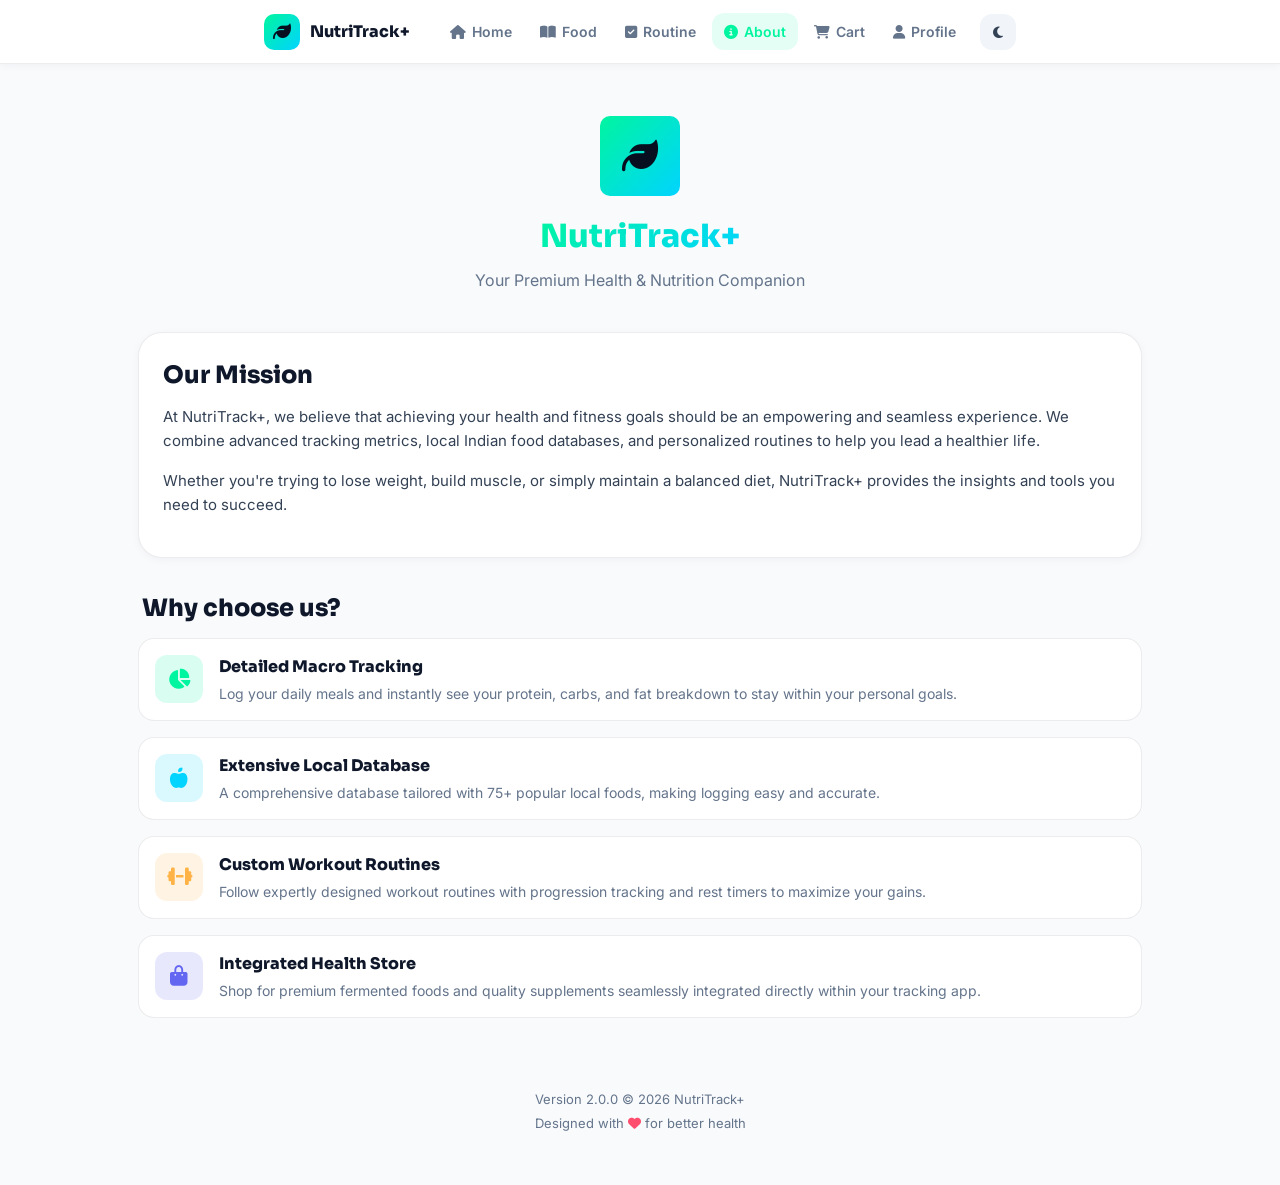
==== about.html @ cf73667f "feat: Add About page, merge Store into Food tabs, profile photo/name edit, responsive layout fix, au" ====
<!DOCTYPE html>
<html lang="en">
<head>
  <meta charset="UTF-8">
  <meta name="viewport" content="width=device-width, initial-scale=1.0">
  <title>About — NutriTrack+</title>
  
  <link rel="stylesheet" href="https://cdnjs.cloudflare.com/ajax/libs/font-awesome/6.4.0/css/all.min.css">
  <link rel="stylesheet" href="css/style.css">
  
  <style>
    .about-section { margin-bottom: 32px; }
    .about-title { font-size: 24px; font-weight: 900; margin-bottom: 12px; color: var(--text); }
    .about-text { font-size: 15px; line-height: 1.6; color: var(--text2); margin-bottom: 16px; }
    .feature-list { display: flex; flex-direction: column; gap: 16px; }
    .feature-item { display: flex; align-items: flex-start; gap: 16px; background: var(--bg2); padding: 16px; border-radius: var(--r-lg); border: 1px solid var(--border); transition: transform 0.2s, box-shadow 0.2s; }
    .feature-item:hover { transform: translateY(-2px); box-shadow: var(--shadow); border-color: var(--primary); }
    .feature-icon { width: 48px; height: 48px; border-radius: 12px; background: rgba(0, 245, 160, 0.15); color: var(--primary); display: flex; align-items: center; justify-content: center; font-size: 20px; flex-shrink: 0; }
    .feature-content h4 { font-size: 16px; font-weight: 800; margin-bottom: 4px; color: var(--text); }
    .feature-content p { font-size: 14px; color: var(--text3); line-height: 1.5; }
  </style>
</head>
<body>

  <!-- Top Nav -->
  <nav class="navbar">
    <div class="container" style="max-width: 800px;">
      <div class="logo">
        <div class="logo-icon"><i class="fas fa-leaf"></i></div>
        <span class="logo-text" style="font-size: 16px;">NutriTrack+</span>
      </div>
      <div class="nav-links">
        <a href="dashboard.html"><i class="fas fa-home"></i><span class="nav-text">Home</span></a>
        <a href="food.html"><i class="fas fa-book-open"></i><span class="nav-text">Food</span></a>
        <a href="routine.html"><i class="fas fa-check-square"></i><span class="nav-text">Routine</span></a>
        <a href="about.html" class="active"><i class="fas fa-info-circle"></i><span class="nav-text">About</span></a>
        <a href="cart.html"><i class="fas fa-shopping-cart"></i><span class="nav-text">Cart</span></a>
        <a href="profile.html"><i class="fas fa-user"></i><span class="nav-text">Profile</span></a>
        <button class="theme-toggle" style="width: 36px; height: 36px; border-radius: 12px; background: var(--surface); color: var(--text2); margin-left: 8px;"><i class="theme-icon fas fa-moon"></i></button>
      </div>
    </div>
  </nav>

  <main class="app-container">
    <header class="page-header" style="text-align: center; margin-bottom: 40px; margin-top: 20px; display: flex; flex-direction: column; align-items: center;">
      <div class="logo-icon" style="width: 80px; height: 80px; font-size: 36px; margin: 0 auto 16px; display: flex; align-items: center; justify-content: center;">
        <i class="fas fa-leaf"></i>
      </div>
      <h1 style="font-size: 32px; font-weight: 900; background: linear-gradient(135deg, var(--primary), var(--primary2)); -webkit-background-clip: text; -webkit-text-fill-color: transparent;">NutriTrack+</h1>
      <p style="font-size: 16px; color: var(--text3); margin-top: 8px;">Your Premium Health & Nutrition Companion</p>
    </header>

    <div class="card about-section">
      <h2 class="about-title">Our Mission</h2>
      <p class="about-text">At NutriTrack+, we believe that achieving your health and fitness goals should be an empowering and seamless experience. We combine advanced tracking metrics, local Indian food databases, and personalized routines to help you lead a healthier life.</p>
      <p class="about-text">Whether you're trying to lose weight, build muscle, or simply maintain a balanced diet, NutriTrack+ provides the insights and tools you need to succeed.</p>
    </div>

    <div class="about-section">
      <h2 class="about-title" style="margin-left: 4px;">Why choose us?</h2>
      <div class="feature-list">
        <div class="feature-item">
          <div class="feature-icon" style="background: rgba(0, 245, 160, 0.15); color: #00F5A0;"><i class="fas fa-chart-pie"></i></div>
          <div class="feature-content">
            <h4>Detailed Macro Tracking</h4>
            <p>Log your daily meals and instantly see your protein, carbs, and fat breakdown to stay within your personal goals.</p>
          </div>
        </div>
        
        <div class="feature-item">
          <div class="feature-icon" style="background: rgba(0, 212, 255, 0.15); color: #00D4FF;"><i class="fas fa-apple-alt"></i></div>
          <div class="feature-content">
            <h4>Extensive Local Database</h4>
            <p>A comprehensive database tailored with 75+ popular local foods, making logging easy and accurate.</p>
          </div>
        </div>
        
        <div class="feature-item">
          <div class="feature-icon" style="background: rgba(255, 179, 71, 0.15); color: #FFB347;"><i class="fas fa-dumbbell"></i></div>
          <div class="feature-content">
            <h4>Custom Workout Routines</h4>
            <p>Follow expertly designed workout routines with progression tracking and rest timers to maximize your gains.</p>
          </div>
        </div>
        
        <div class="feature-item">
          <div class="feature-icon" style="background: rgba(99, 102, 241, 0.15); color: #6366F1;"><i class="fas fa-shopping-bag"></i></div>
          <div class="feature-content">
            <h4>Integrated Health Store</h4>
            <p>Shop for premium fermented foods and quality supplements seamlessly integrated directly within your tracking app.</p>
          </div>
        </div>
      </div>
    </div>
    
    <div style="text-align: center; padding: 40px 0 20px 0; color: var(--text3); font-size: 13px;">
      <p>Version 2.0.0 &copy; 2026 NutriTrack+</p>
      <p style="margin-top: 4px;">Designed with <i class="fas fa-heart" style="color: var(--danger);"></i> for better health</p>
    </div>

  </main>

  <script src="js/local-db.js"></script>
  <script src="js/script.js"></script>
</body>
</html>
---- css/style.css ----
/* css/style.css */
@import url('https://fonts.googleapis.com/css2?family=Inter:wght@400;500;600;700&family=Sora:wght@600;700;800;900&display=swap');

:root {
  /* Colors */
  --primary: #00F5A0;
  --primary2: #00D4FF;
  --secondary: #6366F1;
  --warning: #FFB347;
  --danger: #FF4D6D;
  
  /* Light Theme */
  --bg: #F8FAFC;
  --bg2: #FFFFFF;
  --surface: #F1F5F9;
  --surface2: #E2E8F0;
  --text: #0F172A;
  --text2: #334155;
  --text3: #64748B;
  --border: rgba(15, 23, 42, 0.08);
  --border-strong: rgba(15, 23, 42, 0.15);
  --shadow-sm: 0 2px 8px rgba(15, 23, 42, 0.04);
  --shadow: 0 8px 24px rgba(15, 23, 42, 0.06);
  --primary-glow: rgba(0, 245, 160, 0.25);
  
  /* Typography */
  --font-body: 'Inter', sans-serif;
  --font-heading: 'Sora', sans-serif;
  
  /* Radii */
  --r-sm: 8px;
  --r-md: 12px;
  --r-lg: 16px;
  --r-xl: 24px;
  --r-pill: 9999px;
  
  /* Layout */
  --bnav-h: 70px;
  --nav-h: 64px;
  --content-max: 900px;
}

html.dark {
  --bg: #070E1F;
  --bg2: #0F172A;
  --surface: rgba(255, 255, 255, 0.04);
  --surface2: rgba(255, 255, 255, 0.08);
  --text: #F8FAFC;
  --text2: #CBD5E1;
  --text3: #64748B;
  --border: rgba(255, 255, 255, 0.08);
  --border-strong: rgba(255, 255, 255, 0.15);
  --shadow-sm: 0 4px 12px rgba(0, 0, 0, 0.3);
  --shadow: 0 12px 32px rgba(0, 0, 0, 0.4);
}

/* ── Reset & Base ── */
*, *::before, *::after { box-sizing: border-box; margin: 0; padding: 0; }
html { scroll-behavior: smooth; }
body {
  font-family: var(--font-body);
  background-color: var(--bg);
  color: var(--text);
  line-height: 1.5;
  -webkit-font-smoothing: antialiased;
  transition: background-color 0.3s ease, color 0.3s ease;
  min-height: 100vh;
  overflow-x: hidden;
}
h1, h2, h3, h4, h5, h6 { font-family: var(--font-heading); color: var(--text); }
a { text-decoration: none; color: inherit; }
button { font-family: inherit; cursor: pointer; border: none; background: none; }
img { max-width: 100%; display: block; }
input, select, textarea { font-family: inherit; }

/* ── Utilities ── */
.text-gradient {
  background: linear-gradient(135deg, var(--primary), var(--primary2));
  -webkit-background-clip: text;
  -webkit-text-fill-color: transparent;
  background-clip: text;
}
.hide { display: none !important; }

/* ── NAVBAR ── */
.navbar {
  position: sticky;
  top: 0;
  z-index: 100;
  background: var(--bg2);
  backdrop-filter: blur(16px);
  -webkit-backdrop-filter: blur(16px);
  border-bottom: 1px solid var(--border);
  height: var(--nav-h);
  display: flex;
  align-items: center;
  box-shadow: var(--shadow-sm);
}

.navbar .container {
  display: flex;
  justify-content: space-between;
  align-items: center;
  width: 100%;
  max-width: 1280px;
  margin: 0 auto;
  padding: 0 24px;
}

.logo {
  display: flex;
  align-items: center;
  gap: 10px;
  font-family: var(--font-heading);
  font-weight: 800;
  font-size: 20px;
  white-space: nowrap;
}

.logo-icon {
  width: 36px;
  height: 36px;
  background: linear-gradient(135deg, var(--primary), var(--primary2));
  border-radius: 10px;
  display: flex;
  align-items: center;
  justify-content: center;
  color: #070E1F;
  font-size: 18px;
  flex-shrink: 0;
}

.nav-links {
  display: flex;
  gap: 4px;
  align-items: center;
}

.nav-links a {
  font-size: 14px;
  font-weight: 600;
  color: var(--text3);
  transition: color 0.2s, background 0.2s;
  display: flex;
  align-items: center;
  gap: 6px;
  padding: 8px 12px;
  border-radius: var(--r-md);
  white-space: nowrap;
}

.nav-links a:hover {
  color: var(--primary);
  background: rgba(0, 245, 160, 0.06);
}

.nav-links a.active {
  color: var(--primary);
  background: rgba(0, 245, 160, 0.1);
}

/* ── MAIN CONTENT LAYOUT ── */
.app-container {
  max-width: var(--content-max);
  margin: 0 auto;
  padding: 24px 20px;
  min-height: calc(100vh - var(--nav-h));
  position: relative;
}

.container {
  max-width: 1280px;
  margin: 0 auto;
  padding: 0 24px;
}

/* ── PAGE HEADER ── */
.page-header {
  display: flex;
  justify-content: space-between;
  align-items: flex-start;
  margin-bottom: 24px;
}
.page-header h1 { font-size: 28px; font-weight: 900; }
.page-header p { font-size: 14px; color: var(--text3); margin-top: 4px; }

/* Bottom Nav - hidden */
.bottom-nav { display: none !important; }

/* ── CARD ── */
.card {
  background: var(--bg2);
  border: 1px solid var(--border);
  border-radius: var(--r-xl);
  padding: 20px;
  box-shadow: var(--shadow-sm);
  position: relative;
  margin-bottom: 16px;
  transition: box-shadow 0.2s, border-color 0.2s;
}
.card:hover {
  box-shadow: var(--shadow);
  border-color: var(--border-strong);
}
.card-title {
  font-size: 13px;
  font-weight: 700;
  color: var(--text2);
  text-transform: uppercase;
  letter-spacing: 0.06em;
  margin-bottom: 16px;
}

/* ── BUTTONS ── */
.btn {
  display: inline-flex;
  align-items: center;
  justify-content: center;
  gap: 8px;
  font-family: inherit;
  font-weight: 600;
  font-size: 14px;
  border-radius: var(--r-md);
  transition: all 0.2s;
  cursor: pointer;
}
.btn-primary {
  background: linear-gradient(135deg, var(--primary), var(--primary2));
  color: #070E1F;
  padding: 12px 24px;
  box-shadow: 0 4px 16px var(--primary-glow);
}
.btn-primary:hover { transform: translateY(-1px); box-shadow: 0 6px 20px var(--primary-glow); }
.btn-primary:disabled { opacity: 0.6; cursor: not-allowed; transform: none; }
.btn-outline {
  background: transparent;
  border: 1px solid var(--border-strong);
  color: var(--text);
  padding: 12px 24px;
}
.btn-outline:hover { background: var(--surface); }
.btn-full { width: 100%; }

/* ── FORMS ── */
.form-group { margin-bottom: 16px; position: relative; }
.form-label { display: block; font-size: 12px; font-weight: 700; color: var(--text2); text-transform: uppercase; margin-bottom: 6px; }
.form-input {
  width: 100%;
  background: var(--surface);
  border: 1px solid var(--border);
  border-radius: var(--r-md);
  padding: 12px 16px;
  color: var(--text);
  font-size: 14px;
  transition: all 0.2s;
  outline: none;
}
.form-input:focus { border-color: var(--primary); background: var(--bg2); box-shadow: 0 0 0 3px var(--primary-glow); }
.form-icon { position: absolute; left: 14px; top: 34px; color: var(--text3); font-size: 16px; }
.form-input.has-icon { padding-left: 40px; }

/* ── TOASTS ── */
#toast-container {
  position: fixed;
  top: 20px;
  right: 20px;
  z-index: 9999;
  display: flex;
  flex-direction: column;
  gap: 8px;
  pointer-events: none;
  max-width: 340px;
}
.toast {
  background: var(--bg2);
  border: 1px solid var(--border);
  border-radius: var(--r-md);
  padding: 12px 16px;
  display: flex;
  align-items: center;
  gap: 12px;
  box-shadow: var(--shadow);
  font-size: 14px;
  font-weight: 500;
  animation: slideInRight 0.3s cubic-bezier(0.4, 0, 0.2, 1);
  pointer-events: auto;
}
.toast-success i { color: var(--primary); }
.toast-error i { color: var(--danger); }
.toast-info i { color: var(--secondary); }
.toast-close { margin-left: auto; color: var(--text3); cursor: pointer; }

/* ── MODALS ── */
.modal-overlay {
  position: fixed;
  inset: 0;
  background: rgba(0, 0, 0, 0.55);
  backdrop-filter: blur(6px);
  z-index: 2000;
  display: flex;
  align-items: center;
  justify-content: center;
  opacity: 0;
  pointer-events: none;
  transition: opacity 0.3s;
  padding: 20px;
}
.modal-overlay.active { opacity: 1; pointer-events: auto; }
.modal {
  background: var(--bg2);
  border: 1px solid var(--border);
  width: 100%;
  max-width: 480px;
  max-height: 90vh;
  overflow-y: auto;
  border-radius: var(--r-xl);
  padding: 28px;
  transform: translateY(16px) scale(0.97);
  transition: transform 0.35s cubic-bezier(0.16, 1, 0.3, 1);
  box-shadow: var(--shadow);
}
.modal-overlay.active .modal { transform: translateY(0) scale(1); }
.modal-header { display: flex; justify-content: space-between; align-items: center; margin-bottom: 20px; }
.modal-close { width: 32px; height: 32px; border-radius: 10px; background: var(--surface); display: flex; align-items: center; justify-content: center; color: var(--text2); transition: 0.2s; }
.modal-close:hover { background: var(--surface2); color: var(--text); }

/* ── ANIMATIONS ── */
@keyframes slideInRight { from { transform: translateX(100%); opacity: 0; } to { transform: translateX(0); opacity: 1; } }
@keyframes fadeSlideUp { from { transform: translateY(10px); opacity: 0; } to { transform: translateY(0); opacity: 1; } }
@keyframes spin { to { transform: rotate(360deg); } }
.animate-spin { animation: spin 1s linear infinite; }

/* ════════════════════════════════
   RESPONSIVE BREAKPOINTS
   ════════════════════════════════ */

/* Large desktop */
@media (min-width: 1200px) {
  .app-container { max-width: 1100px; padding: 32px 48px; }
  .page-header h1 { font-size: 32px; }
  .card { padding: 24px; }
}

/* Medium desktop */
@media (min-width: 900px) and (max-width: 1199px) {
  .app-container { max-width: 960px; padding: 28px 32px; }
}

/* Tablet landscape */
@media (max-width: 900px) {
  .nav-links { gap: 2px; }
  .nav-links a { padding: 8px 10px; font-size: 13px; }
  .nav-text { font-size: 12px; }
  .app-container { padding: 20px 16px; }
}

/* Mobile */
@media (max-width: 768px) {
  .navbar .container { padding: 0 14px; }
  .nav-text { display: none; }
  .nav-links { gap: 0px; }
  .nav-links a { padding: 8px 10px; font-size: 18px; border-radius: var(--r-md); }
  .logo-text { font-size: 16px; }

  .app-container { padding: 16px 14px; }
  .page-header h1 { font-size: 22px; }
  .card { padding: 16px; border-radius: var(--r-lg); }

  /* Modal slides from bottom on phone */
  .modal-overlay { align-items: flex-end; padding: 0; }
  .modal {
    border-radius: var(--r-xl) var(--r-xl) 0 0;
    max-height: 92vh;
    transform: translateY(100%);
    padding: 24px;
  }
  .modal-overlay.active .modal { transform: translateY(0) scale(1); }

  /* Toast from bottom on phone */
  #toast-container { top: auto; bottom: 16px; right: 12px; left: 12px; max-width: 100%; }
}

/* Small phone */
@media (max-width: 480px) {
  .logo-text { display: none; }
  .nav-links a { padding: 8px 8px; font-size: 16px; }
  .page-header h1 { font-size: 20px; }
  .btn-primary, .btn-outline { padding: 11px 18px; font-size: 13px; }
}
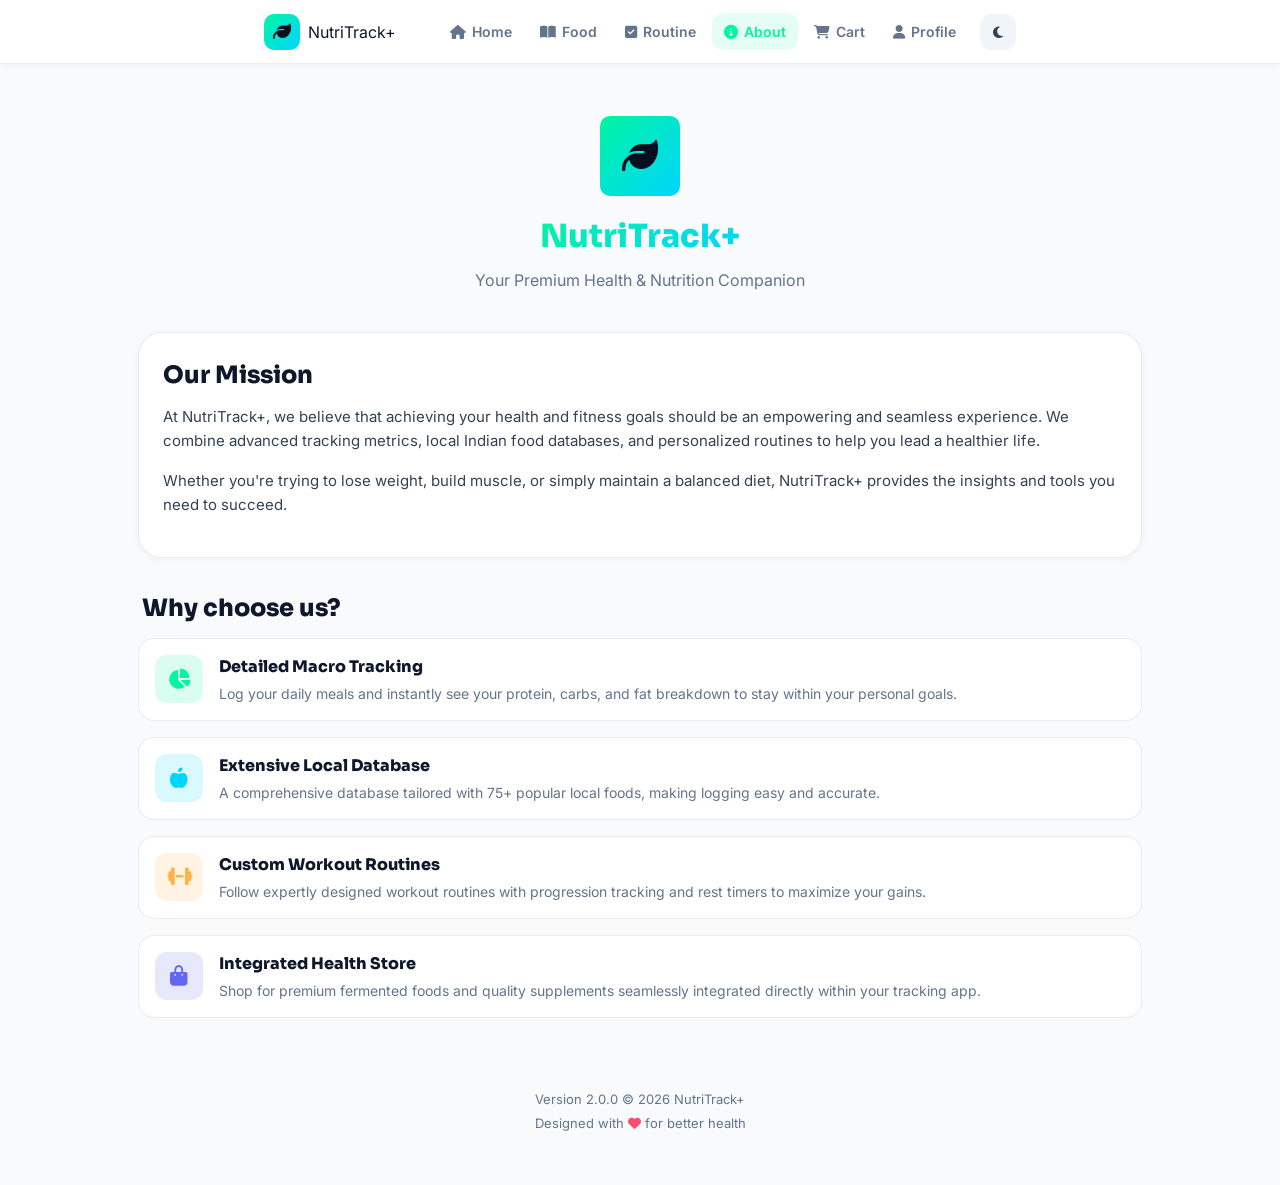
==== commit 555b24ab: "fix: Remove FAB/Quick Add Food button, make NutriTrack+ logo clickable to home on all pages" ====
--- a/about.html
+++ b/about.html
@@ -25,10 +25,10 @@
   <!-- Top Nav -->
   <nav class="navbar">
     <div class="container" style="max-width: 800px;">
-      <div class="logo">
+      <a href="dashboard.html" style="text-decoration:none; color:inherit; display:flex; align-items:center; gap:8px;">
         <div class="logo-icon"><i class="fas fa-leaf"></i></div>
         <span class="logo-text" style="font-size: 16px;">NutriTrack+</span>
-      </div>
+      </a>
       <div class="nav-links">
         <a href="dashboard.html"><i class="fas fa-home"></i><span class="nav-text">Home</span></a>
         <a href="food.html"><i class="fas fa-book-open"></i><span class="nav-text">Food</span></a>
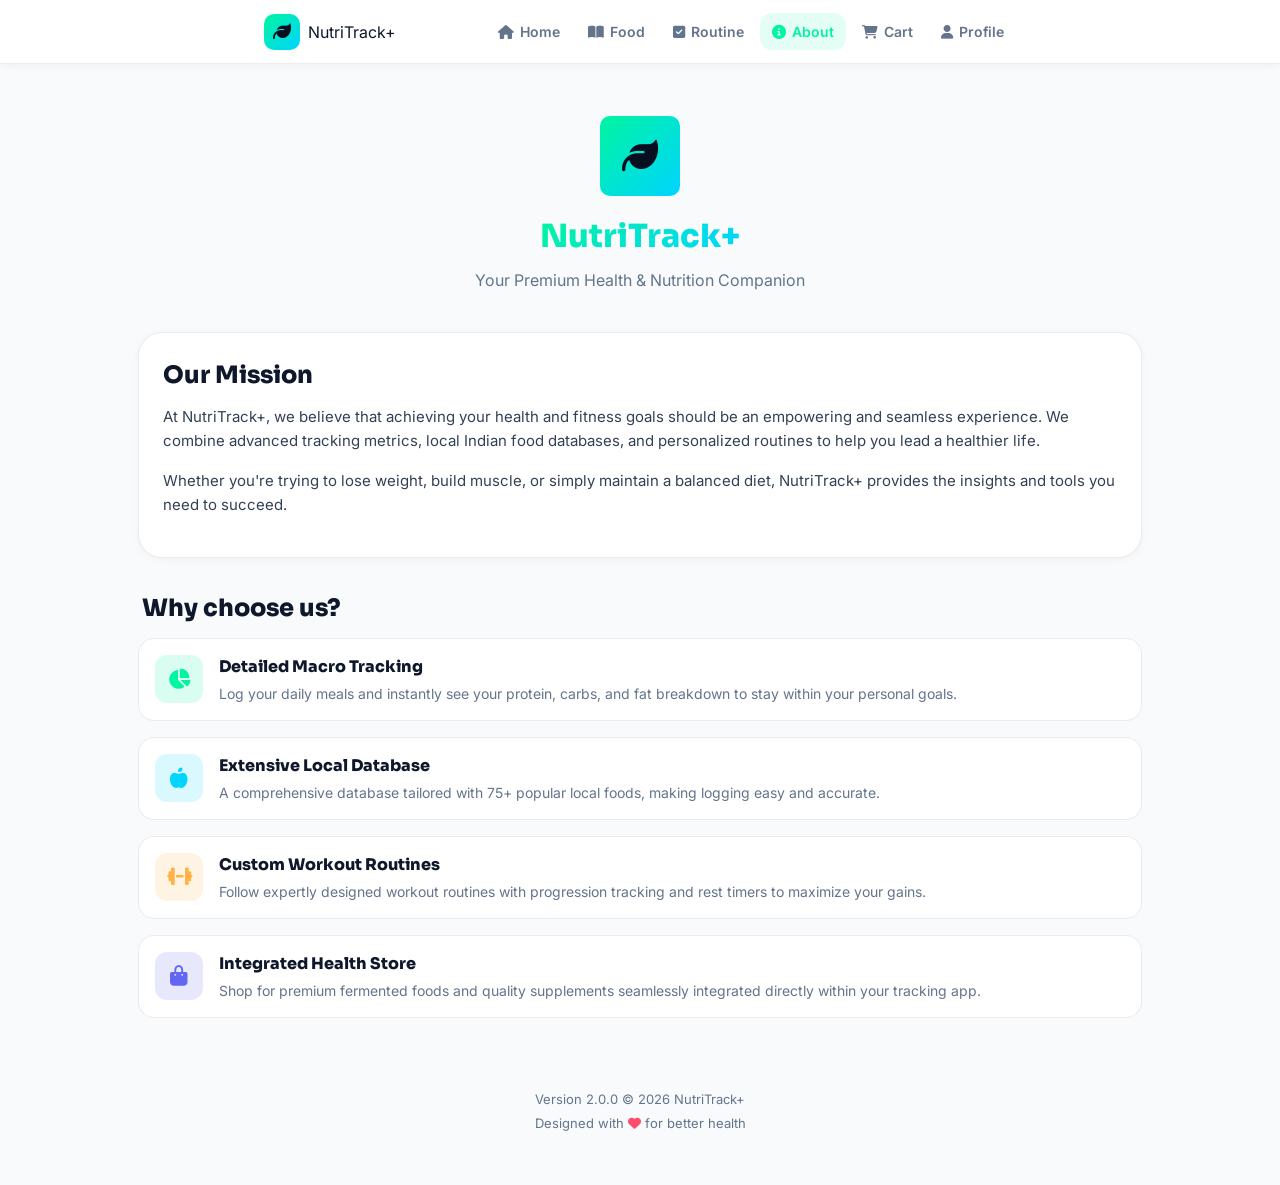
==== commit 769e08c7: "fix: Remove theme toggle button from navbar across all pages (keep in profile settings)" ====
--- a/about.html
+++ b/about.html
@@ -36,7 +36,6 @@
         <a href="about.html" class="active"><i class="fas fa-info-circle"></i><span class="nav-text">About</span></a>
         <a href="cart.html"><i class="fas fa-shopping-cart"></i><span class="nav-text">Cart</span></a>
         <a href="profile.html"><i class="fas fa-user"></i><span class="nav-text">Profile</span></a>
-        <button class="theme-toggle" style="width: 36px; height: 36px; border-radius: 12px; background: var(--surface); color: var(--text2); margin-left: 8px;"><i class="theme-icon fas fa-moon"></i></button>
       </div>
     </div>
   </nav>
